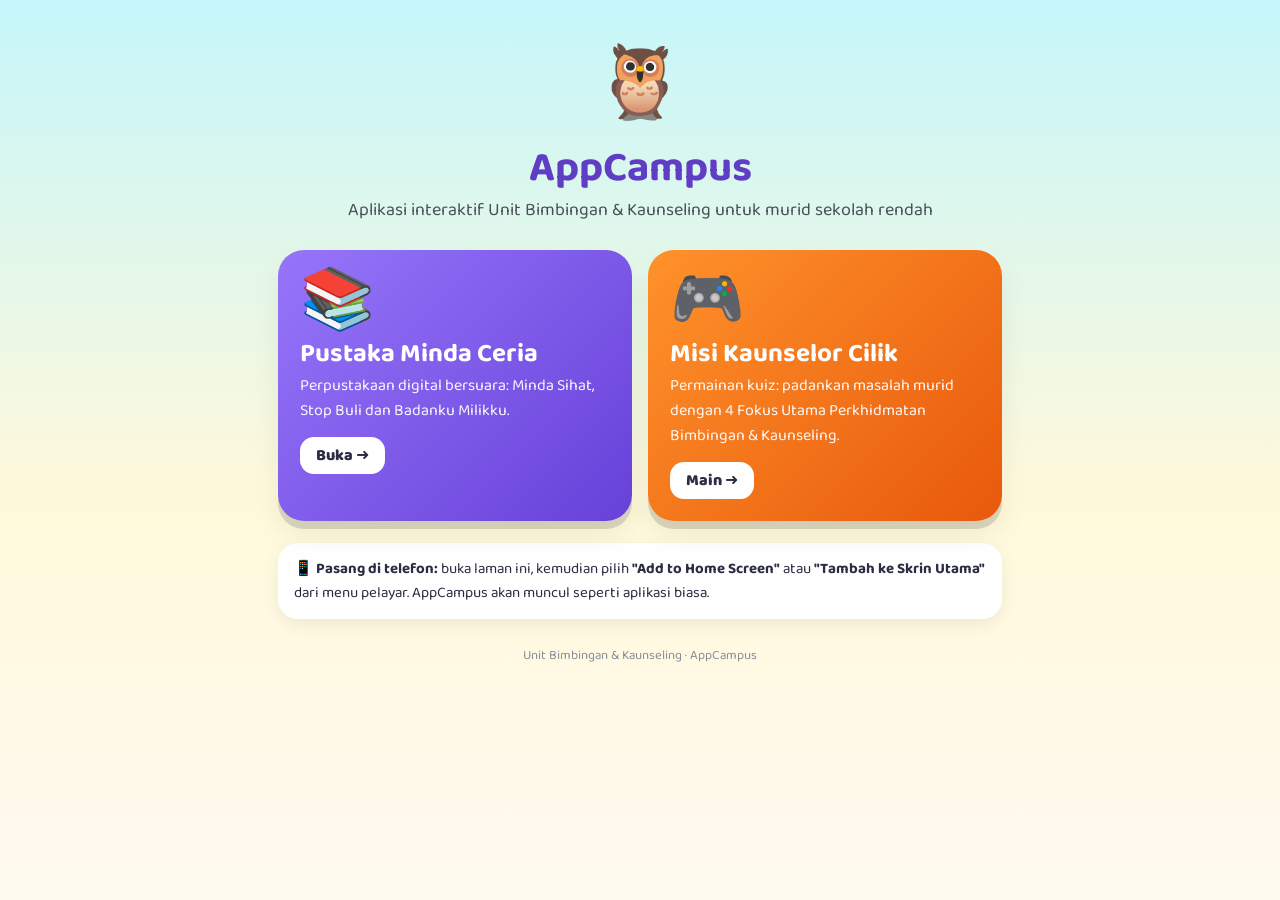
==== index.html @ 5a3b2f41 "Add AppCampus site: home page, Pustaka Minda Ceria, Misi Kaunselor Cilik Co-Authored-By: Claude Opus" ====
<!DOCTYPE html>
<html lang="ms">
<head>
<meta charset="UTF-8">
<meta name="viewport" content="width=device-width,initial-scale=1">
<title>AppCampus · Bimbingan &amp; Kaunseling</title>
<meta name="description" content="AppCampus: aplikasi pembelajaran interaktif Unit Bimbingan & Kaunseling untuk murid sekolah rendah.">
<link rel="manifest" href="/manifest.webmanifest">
<link rel="apple-touch-icon" href="/icon-512.png">
<link rel="icon" href="/icon-512.png">
<meta name="theme-color" content="#7048e8">
<link href="https://fonts.googleapis.com/css2?family=Baloo+2:wght@500;700;800&display=swap" rel="stylesheet">
<style>
*{box-sizing:border-box}
body{margin:0;font-family:'Baloo 2',system-ui,sans-serif;color:#2b2d42;min-height:100vh;background:linear-gradient(180deg,#c5f6fa 0%,#fff9db 55%,#fffaf0 100%)}
.wrap{max-width:760px;margin:0 auto;padding:28px 18px 40px}
.hero{text-align:center}
.logo{font-size:72px;display:inline-block;animation:bob 2.4s ease-in-out infinite}
@keyframes bob{50%{transform:translateY(-8px) rotate(-4deg)}}
h1{margin:4px 0 0;font-size:42px;color:#5f3dc4;line-height:1}
.sub{margin:6px 0 26px;font-size:18px;color:#495057}
.grid{display:grid;gap:16px}
@media(min-width:620px){.grid{grid-template-columns:1fr 1fr}}
.app{display:block;text-decoration:none;color:#fff;border-radius:26px;padding:22px;box-shadow:0 8px 0 #0002,0 14px 30px #0001;transition:transform .2s;position:relative;overflow:hidden}
.app:hover,.app:active{transform:translateY(-4px) rotate(-1deg)}
.app .em{font-size:60px;line-height:1}
.app h2{margin:8px 0 4px;font-size:26px;line-height:1.1}
.app p{margin:0;font-size:16px;opacity:.95}
.app .go{display:inline-block;margin-top:14px;background:#fff;color:#2b2d42;font-weight:800;border-radius:14px;padding:6px 16px}
.a1{background:linear-gradient(135deg,#9775fa,#6741d9)}.a2{background:linear-gradient(135deg,#ff922b,#e8590c)}
.tip{background:#fff;border-radius:20px;padding:14px 16px;margin-top:22px;box-shadow:0 6px 18px #0001;font-size:15px}
footer{text-align:center;font-size:13px;color:#868e96;margin-top:26px}
</style>
</head>
<body>
<div class="wrap">
  <div class="hero">
    <div class="logo">🦉</div>
    <h1>AppCampus</h1>
    <p class="sub">Aplikasi interaktif Unit Bimbingan &amp; Kaunseling untuk murid sekolah rendah</p>
  </div>
  <div class="grid">
    <a class="app a1" href="/pustaka/">
      <div class="em">📚</div>
      <h2>Pustaka Minda Ceria</h2>
      <p>Perpustakaan digital bersuara: Minda Sihat, Stop Buli dan Badanku Milikku.</p>
      <span class="go">Buka ➜</span>
    </a>
    <a class="app a2" href="/kaunselor/">
      <div class="em">🎮</div>
      <h2>Misi Kaunselor Cilik</h2>
      <p>Permainan kuiz: padankan masalah murid dengan 4 Fokus Utama Perkhidmatan Bimbingan &amp; Kaunseling.</p>
      <span class="go">Main ➜</span>
    </a>
  </div>
  <div class="tip">📱 <b>Pasang di telefon:</b> buka laman ini, kemudian pilih <b>"Add to Home Screen"</b> atau <b>"Tambah ke Skrin Utama"</b> dari menu pelayar. AppCampus akan muncul seperti aplikasi biasa.</div>
  <footer>Unit Bimbingan &amp; Kaunseling · AppCampus</footer>
</div>
</body>
</html>
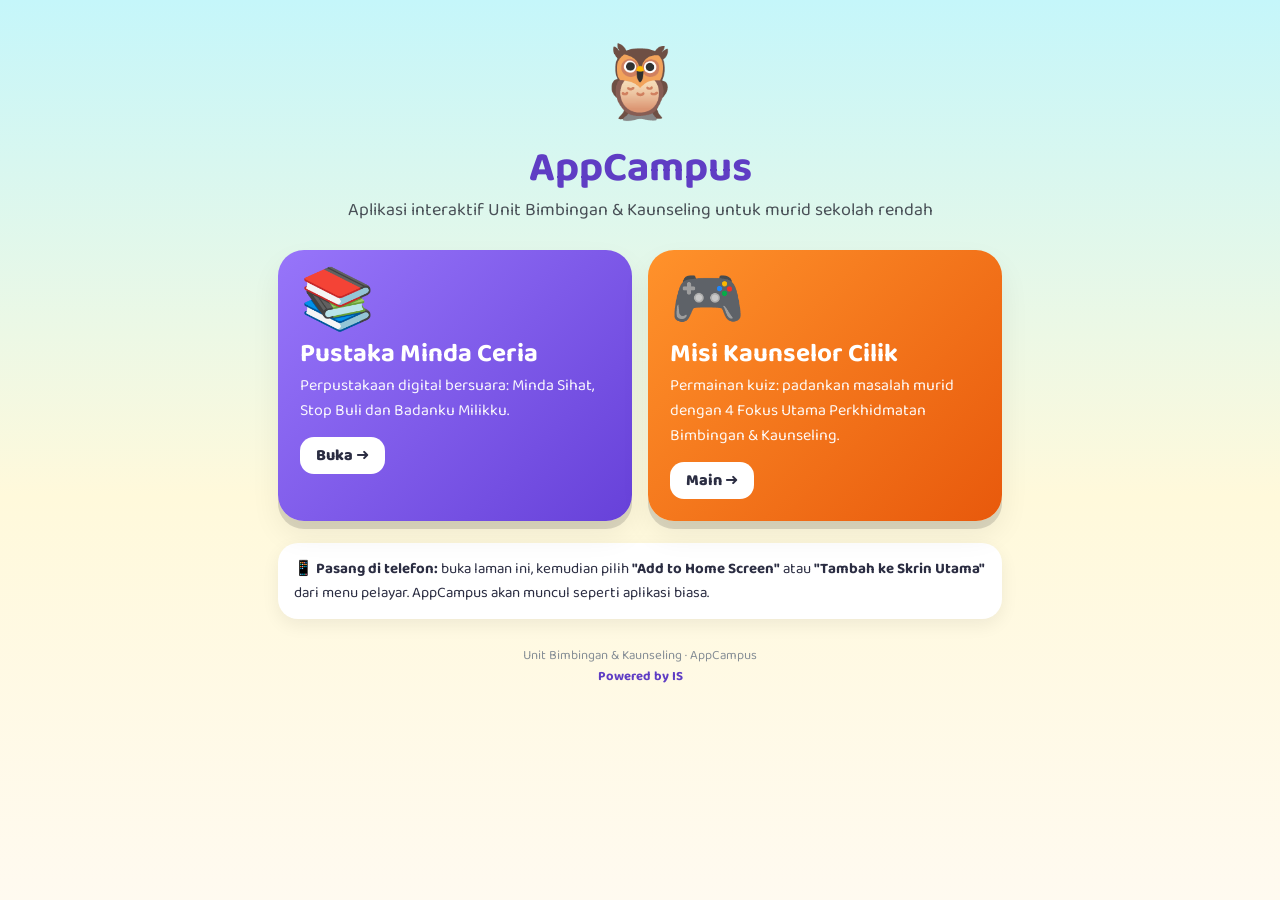
==== commit 7eef3e11: "Add 'Powered by IS' footer to all pages Co-Authored-By: Claude Opus 5.5 <noreply@anthropic.com> Clau" ====
--- a/index.html
+++ b/index.html
@@ -54,7 +54,7 @@
     </a>
   </div>
   <div class="tip">📱 <b>Pasang di telefon:</b> buka laman ini, kemudian pilih <b>"Add to Home Screen"</b> atau <b>"Tambah ke Skrin Utama"</b> dari menu pelayar. AppCampus akan muncul seperti aplikasi biasa.</div>
-  <footer>Unit Bimbingan &amp; Kaunseling · AppCampus</footer>
+  <footer>Unit Bimbingan &amp; Kaunseling · AppCampus<br><b style="color:#5f3dc4">Powered by IS</b></footer>
 </div>
 </body>
 </html>
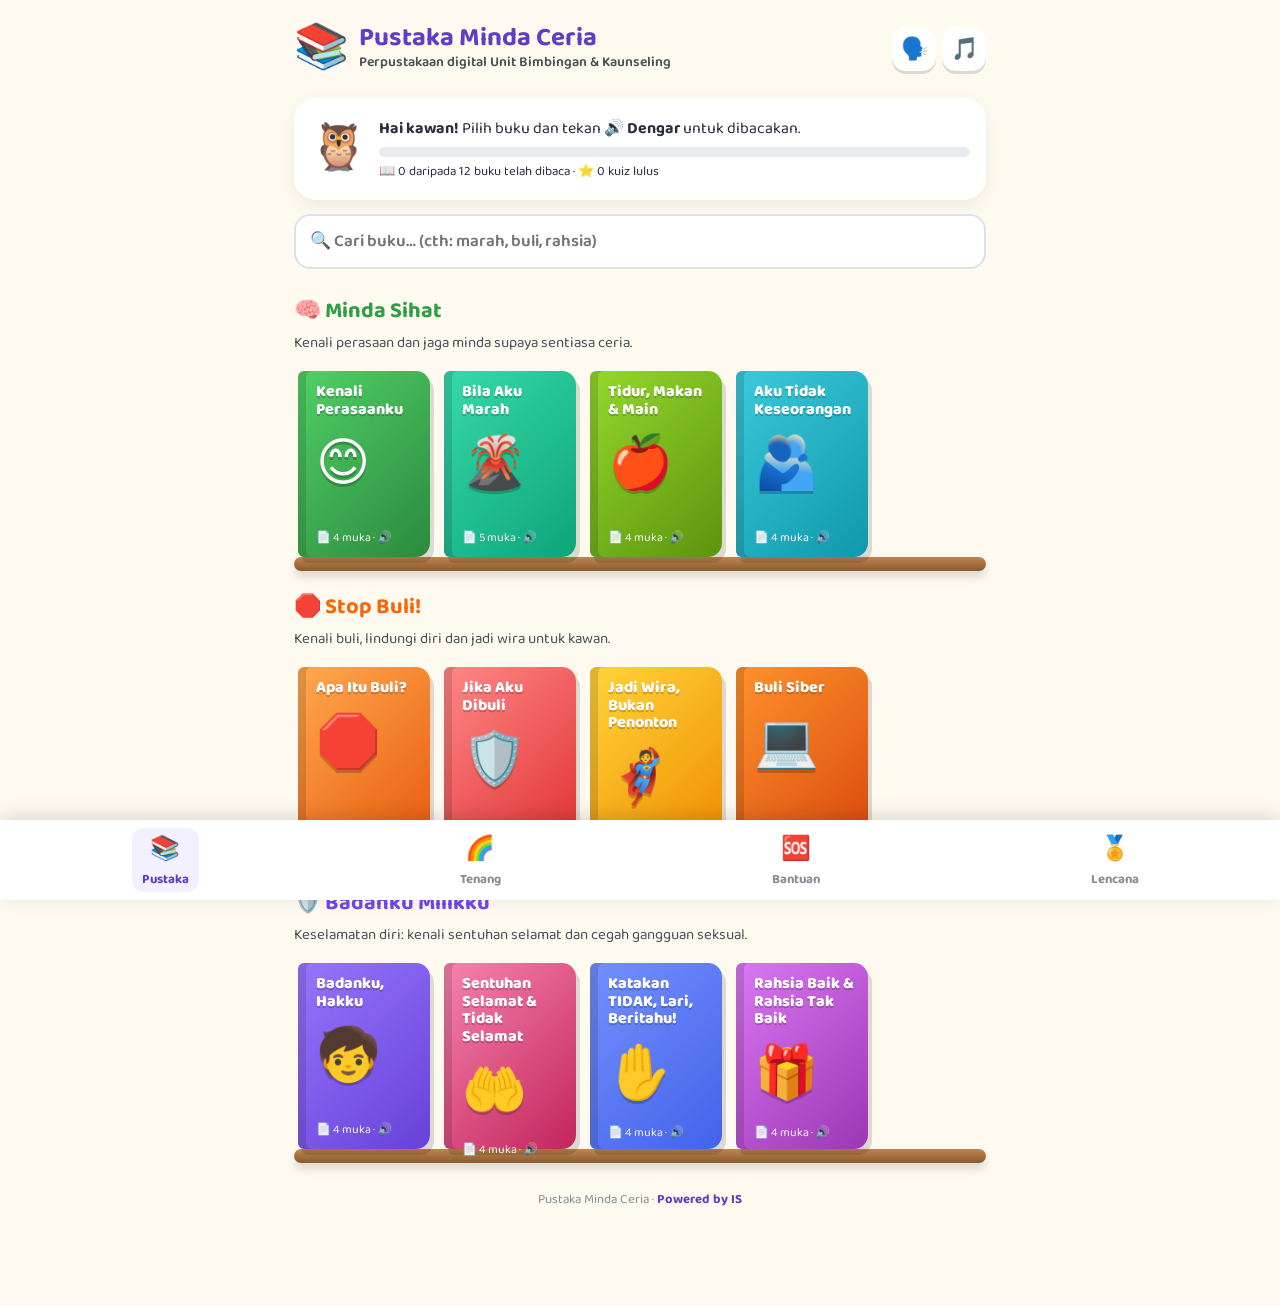
==== commit b21545f8: "Keep only Pustaka Minda Ceria; Malay-only voices and casual narration - Remove Misi Kaunselor Cilik;" ====
--- a/index.html
+++ b/index.html
@@ -3,58 +3,13 @@
 <head>
 <meta charset="UTF-8">
 <meta name="viewport" content="width=device-width,initial-scale=1">
-<title>AppCampus · Bimbingan &amp; Kaunseling</title>
-<meta name="description" content="AppCampus: aplikasi pembelajaran interaktif Unit Bimbingan & Kaunseling untuk murid sekolah rendah.">
-<link rel="manifest" href="/manifest.webmanifest">
-<link rel="apple-touch-icon" href="/icon-512.png">
+<title>Pustaka Minda Ceria</title>
+<meta http-equiv="refresh" content="0; url=/pustaka/">
+<link rel="canonical" href="https://appcampus.github.io/pustaka/">
 <link rel="icon" href="/icon-512.png">
-<meta name="theme-color" content="#7048e8">
-<link href="https://fonts.googleapis.com/css2?family=Baloo+2:wght@500;700;800&display=swap" rel="stylesheet">
-<style>
-*{box-sizing:border-box}
-body{margin:0;font-family:'Baloo 2',system-ui,sans-serif;color:#2b2d42;min-height:100vh;background:linear-gradient(180deg,#c5f6fa 0%,#fff9db 55%,#fffaf0 100%)}
-.wrap{max-width:760px;margin:0 auto;padding:28px 18px 40px}
-.hero{text-align:center}
-.logo{font-size:72px;display:inline-block;animation:bob 2.4s ease-in-out infinite}
-@keyframes bob{50%{transform:translateY(-8px) rotate(-4deg)}}
-h1{margin:4px 0 0;font-size:42px;color:#5f3dc4;line-height:1}
-.sub{margin:6px 0 26px;font-size:18px;color:#495057}
-.grid{display:grid;gap:16px}
-@media(min-width:620px){.grid{grid-template-columns:1fr 1fr}}
-.app{display:block;text-decoration:none;color:#fff;border-radius:26px;padding:22px;box-shadow:0 8px 0 #0002,0 14px 30px #0001;transition:transform .2s;position:relative;overflow:hidden}
-.app:hover,.app:active{transform:translateY(-4px) rotate(-1deg)}
-.app .em{font-size:60px;line-height:1}
-.app h2{margin:8px 0 4px;font-size:26px;line-height:1.1}
-.app p{margin:0;font-size:16px;opacity:.95}
-.app .go{display:inline-block;margin-top:14px;background:#fff;color:#2b2d42;font-weight:800;border-radius:14px;padding:6px 16px}
-.a1{background:linear-gradient(135deg,#9775fa,#6741d9)}.a2{background:linear-gradient(135deg,#ff922b,#e8590c)}
-.tip{background:#fff;border-radius:20px;padding:14px 16px;margin-top:22px;box-shadow:0 6px 18px #0001;font-size:15px}
-footer{text-align:center;font-size:13px;color:#868e96;margin-top:26px}
-</style>
+<script>location.replace('/pustaka/'+location.hash)</script>
 </head>
-<body>
-<div class="wrap">
-  <div class="hero">
-    <div class="logo">🦉</div>
-    <h1>AppCampus</h1>
-    <p class="sub">Aplikasi interaktif Unit Bimbingan &amp; Kaunseling untuk murid sekolah rendah</p>
-  </div>
-  <div class="grid">
-    <a class="app a1" href="/pustaka/">
-      <div class="em">📚</div>
-      <h2>Pustaka Minda Ceria</h2>
-      <p>Perpustakaan digital bersuara: Minda Sihat, Stop Buli dan Badanku Milikku.</p>
-      <span class="go">Buka ➜</span>
-    </a>
-    <a class="app a2" href="/kaunselor/">
-      <div class="em">🎮</div>
-      <h2>Misi Kaunselor Cilik</h2>
-      <p>Permainan kuiz: padankan masalah murid dengan 4 Fokus Utama Perkhidmatan Bimbingan &amp; Kaunseling.</p>
-      <span class="go">Main ➜</span>
-    </a>
-  </div>
-  <div class="tip">📱 <b>Pasang di telefon:</b> buka laman ini, kemudian pilih <b>"Add to Home Screen"</b> atau <b>"Tambah ke Skrin Utama"</b> dari menu pelayar. AppCampus akan muncul seperti aplikasi biasa.</div>
-  <footer>Unit Bimbingan &amp; Kaunseling · AppCampus<br><b style="color:#5f3dc4">Powered by IS</b></footer>
-</div>
+<body style="font-family:system-ui,sans-serif;text-align:center;padding:40px">
+<p>Membuka <a href="/pustaka/">Pustaka Minda Ceria</a>…</p>
 </body>
 </html>
